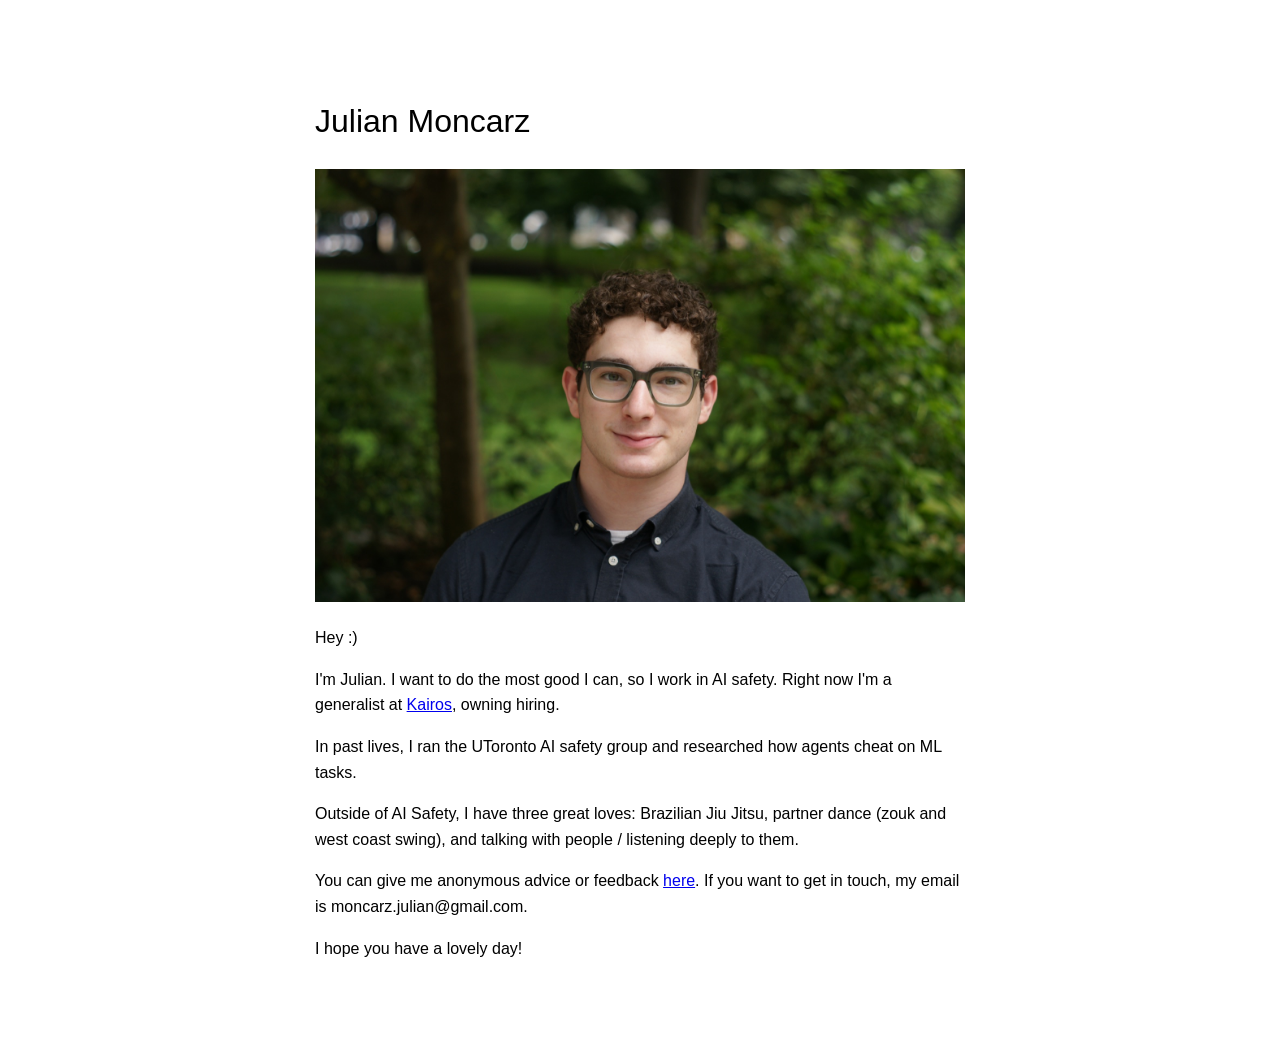
==== index.html @ 37e25142 "Spell out AIS as AI Safety Co-Authored-By: Claude Sonnet 5 <noreply@anthropic.com>" ====
<!DOCTYPE html>
<html lang="en">
<head>
    <meta charset="UTF-8">
    <meta name="viewport" content="width=device-width, initial-scale=1.0">
    <title>Julian Moncarz</title>
    <link rel="icon" href="/favicon.svg" type="image/svg+xml">
    <link rel="stylesheet" href="/style.css">
</head>
<body>
    <h1>Julian Moncarz</h1>

    <img src="/img/closed-lip-forest.jpg" alt="Julian Moncarz">

    <p>Hey :)</p>
    <p>I'm Julian. I want to do the most good I can, so I work in AI safety. Right now I'm a generalist at <a href="https://kairos-project.org">Kairos</a>, owning hiring.</p>
    <p>In past lives, I ran the UToronto AI safety group and researched how agents cheat on ML tasks.</p>
    <p>Outside of AI Safety, I have three great loves: Brazilian Jiu Jitsu, partner dance (zouk and west coast swing), and talking with people / listening deeply to them.</p>
    <p>You can give me anonymous advice or feedback <a href="https://www.admonymous.co/julian-moncarz">here</a>. If you want to get in touch, my email is moncarz.julian@gmail.com.</p>
    <p>I hope you have a lovely day!</p>
</body>
</html>
---- style.css ----
body {
    max-width: 650px;
    margin: 6rem auto;
    padding: 0 1rem;
    font-family: Helvetica, Arial, sans-serif;
    line-height: 1.6;
}

img {
    width: 100%;
}

h1 {
    font-weight: normal;
}
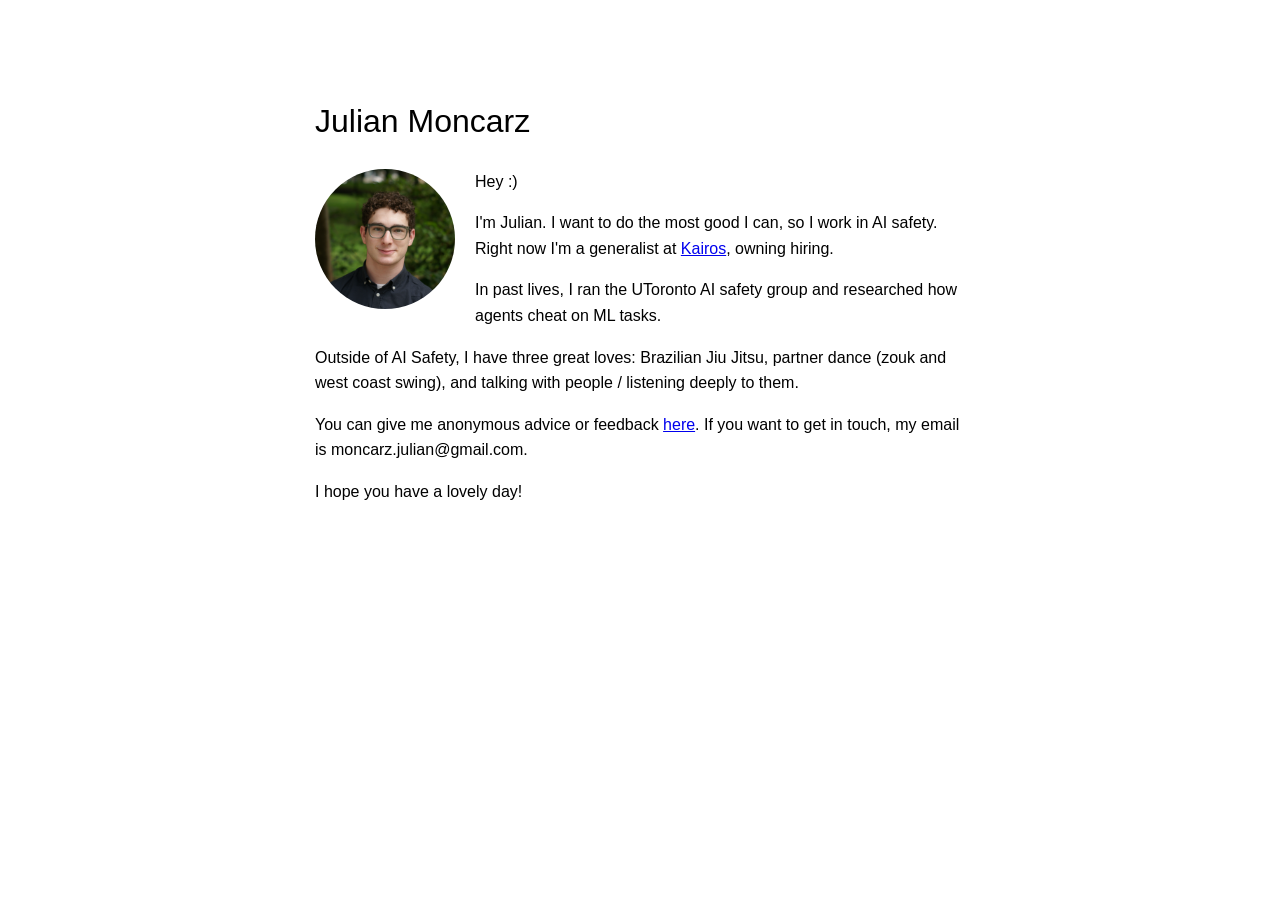
==== commit 78ba28af: "Replace full-width photo with small circular headshot, top-left Co-Authored-By: Claude Sonnet 5 <nor" ====
--- a/index.html
+++ b/index.html
@@ -10,7 +10,7 @@
 <body>
     <h1>Julian Moncarz</h1>
 
-    <img src="/img/closed-lip-forest.jpg" alt="Julian Moncarz">
+    <img class="headshot" src="/img/headshot.png" alt="Julian Moncarz">
 
     <p>Hey :)</p>
     <p>I'm Julian. I want to do the most good I can, so I work in AI safety. Right now I'm a generalist at <a href="https://kairos-project.org">Kairos</a>, owning hiring.</p>
--- a/style.css
+++ b/style.css
@@ -6,8 +6,13 @@
     line-height: 1.6;
 }
 
-img {
-    width: 100%;
+img.headshot {
+    width: 140px;
+    height: 140px;
+    object-fit: cover;
+    border-radius: 50%;
+    float: left;
+    margin: 0 1.25rem 1rem 0;
 }
 
 h1 {
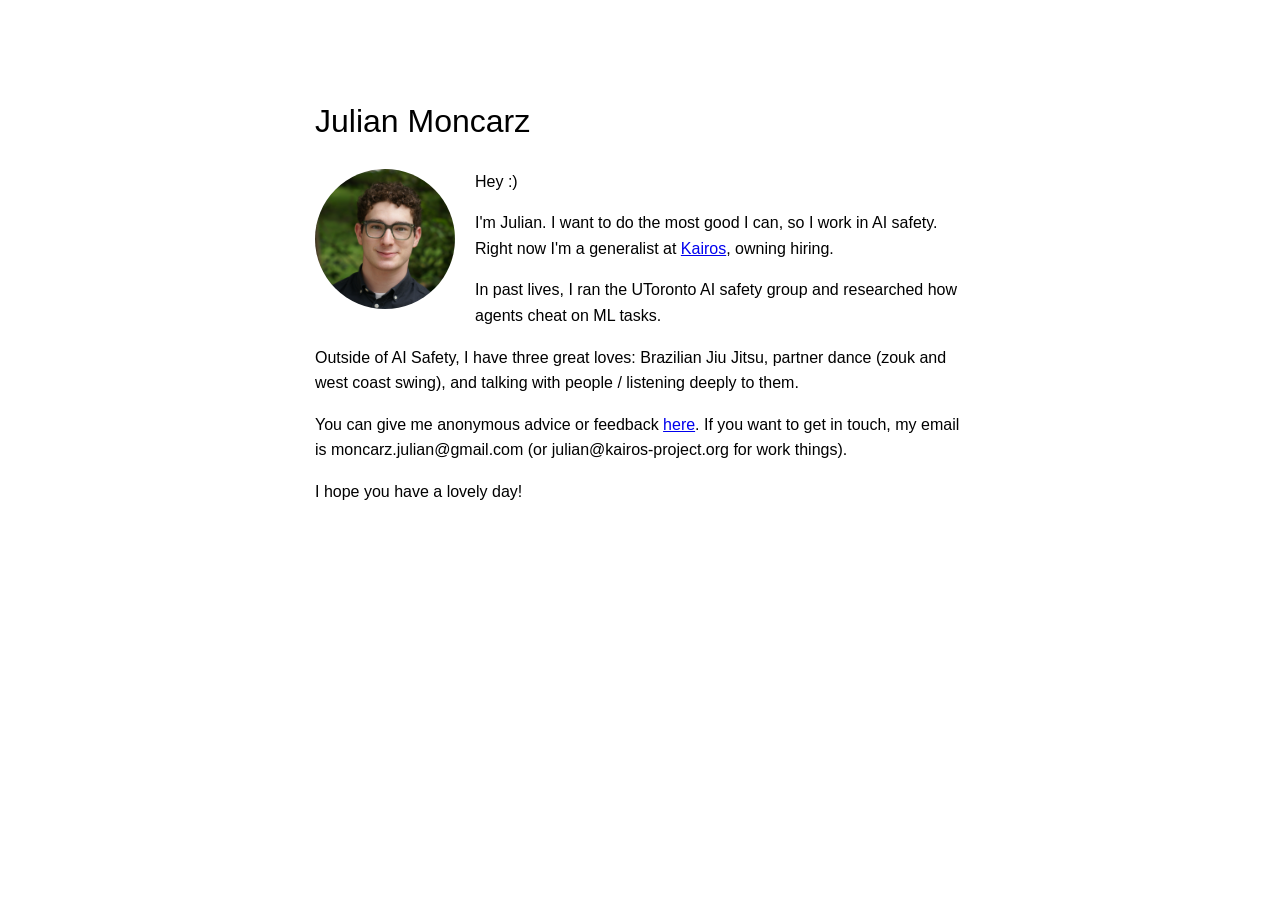
==== commit 2f19e5c0: "Add work email alongside personal email in contact line Co-Authored-By: Claude Sonnet 5 <noreply@ant" ====
--- a/index.html
+++ b/index.html
@@ -16,7 +16,7 @@
     <p>I'm Julian. I want to do the most good I can, so I work in AI safety. Right now I'm a generalist at <a href="https://kairos-project.org">Kairos</a>, owning hiring.</p>
     <p>In past lives, I ran the UToronto AI safety group and researched how agents cheat on ML tasks.</p>
     <p>Outside of AI Safety, I have three great loves: Brazilian Jiu Jitsu, partner dance (zouk and west coast swing), and talking with people / listening deeply to them.</p>
-    <p>You can give me anonymous advice or feedback <a href="https://www.admonymous.co/julian-moncarz">here</a>. If you want to get in touch, my email is moncarz.julian@gmail.com.</p>
+    <p>You can give me anonymous advice or feedback <a href="https://www.admonymous.co/julian-moncarz">here</a>. If you want to get in touch, my email is moncarz.julian@gmail.com (or julian@kairos-project.org for work things).</p>
     <p>I hope you have a lovely day!</p>
 </body>
 </html>
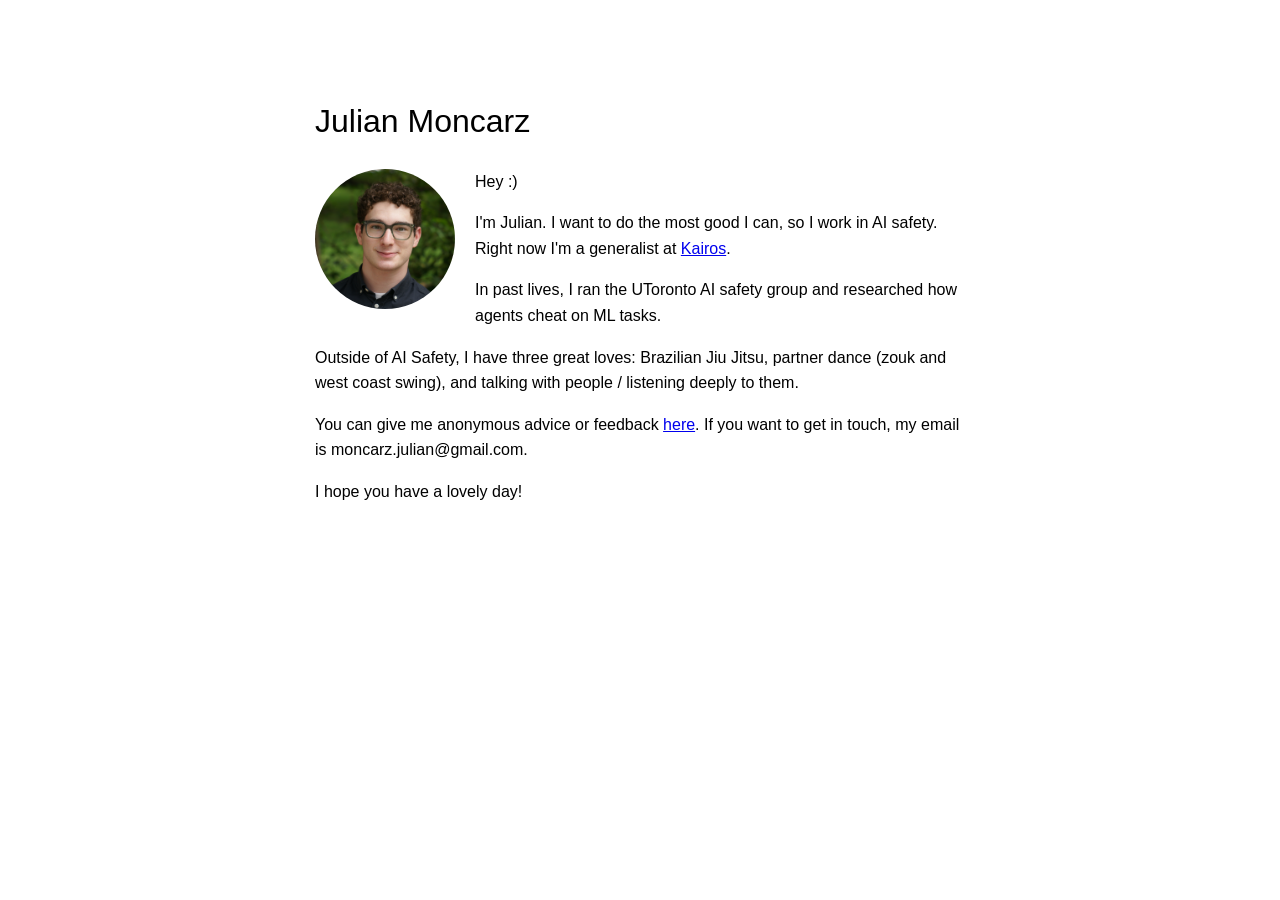
==== commit 903f7813: "Remove work email and hiring mention from intro Co-Authored-By: Claude Opus 5 <noreply@anthropic.com" ====
--- a/index.html
+++ b/index.html
@@ -13,10 +13,10 @@
     <img class="headshot" src="/img/headshot.png" alt="Julian Moncarz">
 
     <p>Hey :)</p>
-    <p>I'm Julian. I want to do the most good I can, so I work in AI safety. Right now I'm a generalist at <a href="https://kairos-project.org">Kairos</a>, owning hiring.</p>
+    <p>I'm Julian. I want to do the most good I can, so I work in AI safety. Right now I'm a generalist at <a href="https://kairos-project.org">Kairos</a>.</p>
     <p>In past lives, I ran the UToronto AI safety group and researched how agents cheat on ML tasks.</p>
     <p>Outside of AI Safety, I have three great loves: Brazilian Jiu Jitsu, partner dance (zouk and west coast swing), and talking with people / listening deeply to them.</p>
-    <p>You can give me anonymous advice or feedback <a href="https://www.admonymous.co/julian-moncarz">here</a>. If you want to get in touch, my email is moncarz.julian@gmail.com (or julian@kairos-project.org for work things).</p>
+    <p>You can give me anonymous advice or feedback <a href="https://www.admonymous.co/julian-moncarz">here</a>. If you want to get in touch, my email is moncarz.julian@gmail.com.</p>
     <p>I hope you have a lovely day!</p>
 </body>
 </html>
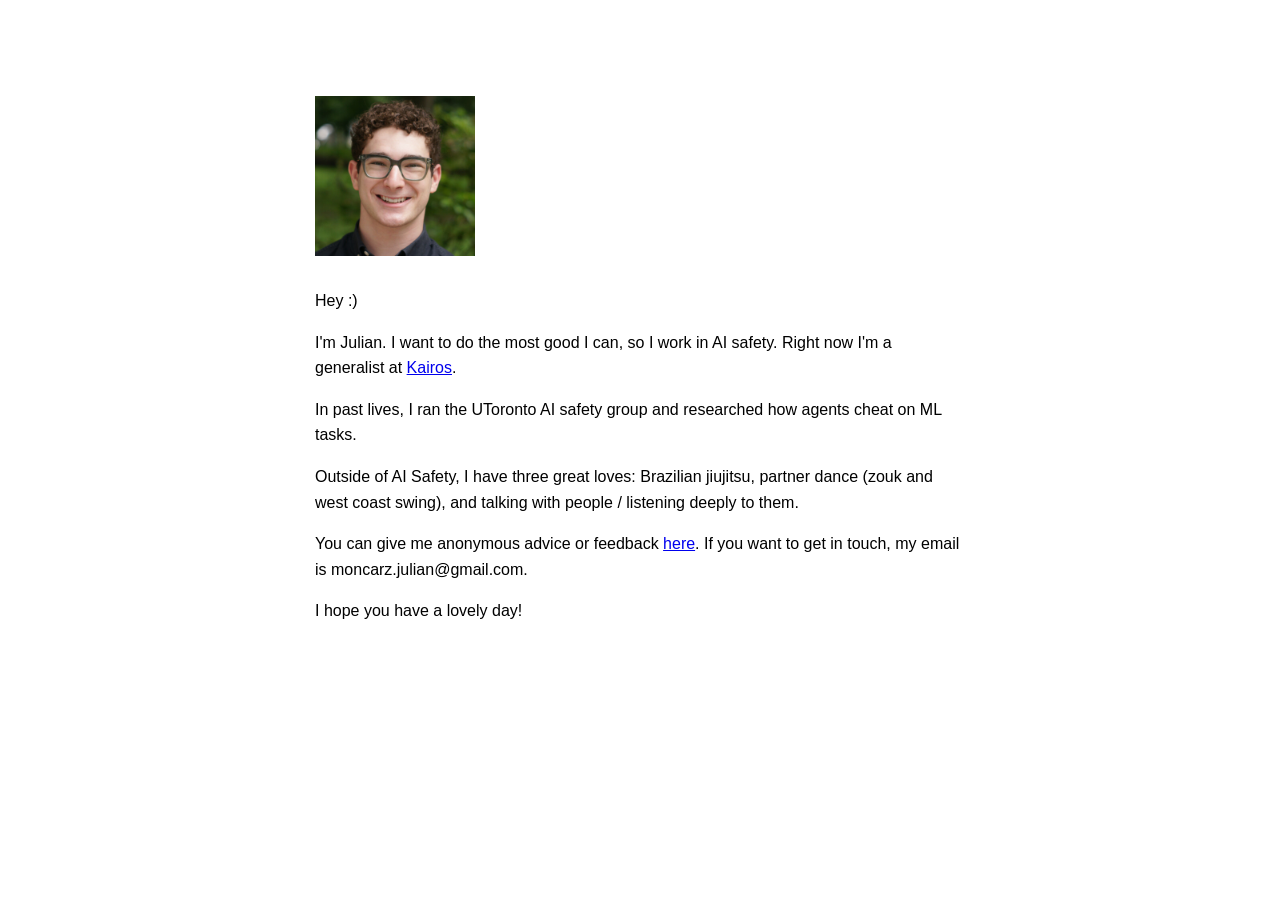
==== commit 26635ecc: "Lead with headshot, drop the page title Replace the h1 with a square headshot at the top of the page" ====
--- a/index.html
+++ b/index.html
@@ -8,14 +8,12 @@
     <link rel="stylesheet" href="/style.css">
 </head>
 <body>
-    <h1>Julian Moncarz</h1>
-
-    <img class="headshot" src="/img/headshot.png" alt="Julian Moncarz">
+    <img class="headshot" src="/img/headshot-smile.jpg" alt="Julian Moncarz">
 
     <p>Hey :)</p>
     <p>I'm Julian. I want to do the most good I can, so I work in AI safety. Right now I'm a generalist at <a href="https://kairos-project.org">Kairos</a>.</p>
     <p>In past lives, I ran the UToronto AI safety group and researched how agents cheat on ML tasks.</p>
-    <p>Outside of AI Safety, I have three great loves: Brazilian Jiu Jitsu, partner dance (zouk and west coast swing), and talking with people / listening deeply to them.</p>
+    <p>Outside of AI Safety, I have three great loves: Brazilian jiujitsu, partner dance (zouk and west coast swing), and talking with people / listening deeply to them.</p>
     <p>You can give me anonymous advice or feedback <a href="https://www.admonymous.co/julian-moncarz">here</a>. If you want to get in touch, my email is moncarz.julian@gmail.com.</p>
     <p>I hope you have a lovely day!</p>
 </body>
--- a/style.css
+++ b/style.css
@@ -7,12 +7,10 @@
 }
 
 img.headshot {
-    width: 140px;
-    height: 140px;
-    object-fit: cover;
-    border-radius: 50%;
-    float: left;
-    margin: 0 1.25rem 1rem 0;
+    width: 160px;
+    height: 160px;
+    display: block;
+    margin: 0 0 2rem;
 }
 
 h1 {
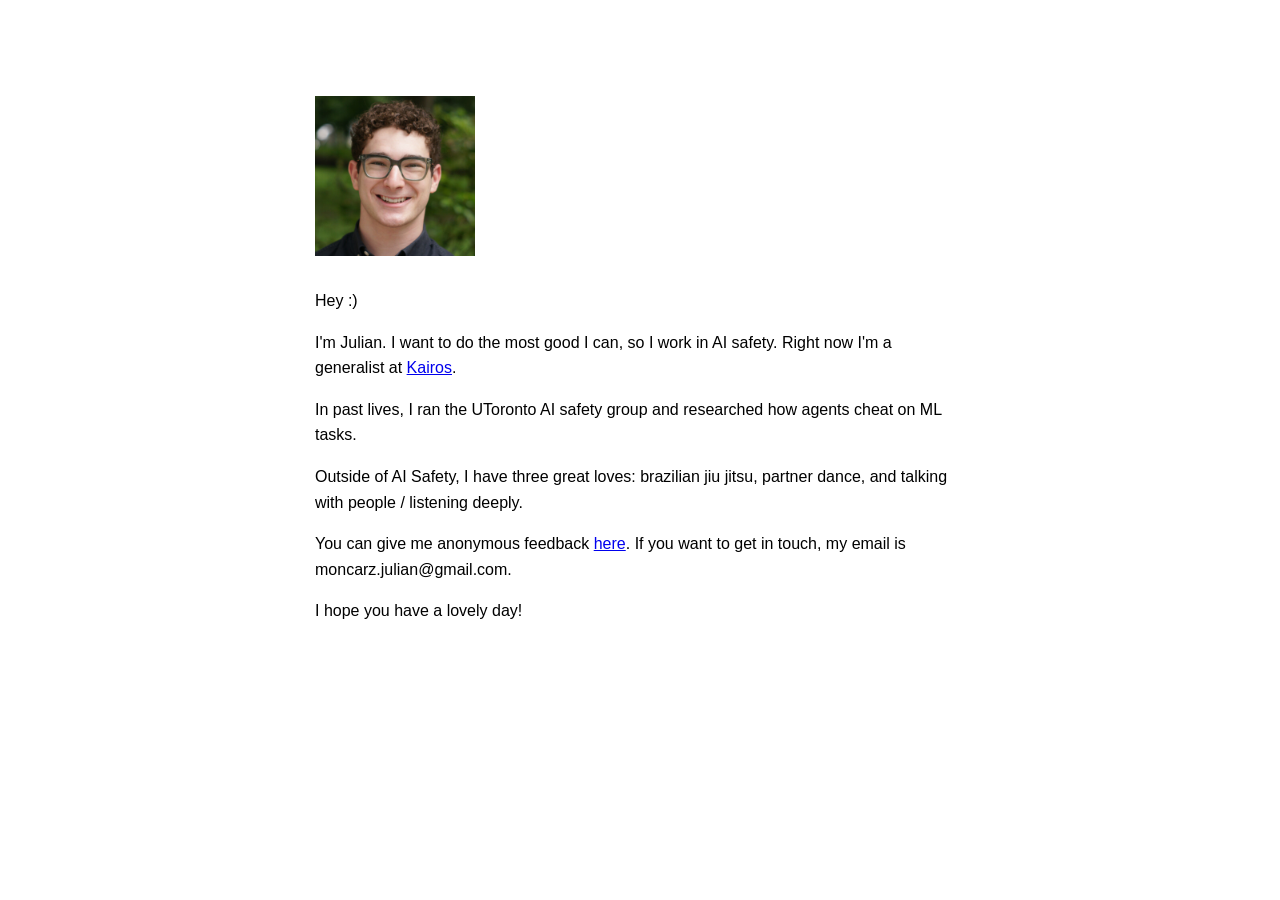
==== commit 5aa260c9: "Tighten intro copy and trim CSS Simplify the "three great loves" and feedback lines, and drop the h1" ====
--- a/index.html
+++ b/index.html
@@ -13,8 +13,8 @@
     <p>Hey :)</p>
     <p>I'm Julian. I want to do the most good I can, so I work in AI safety. Right now I'm a generalist at <a href="https://kairos-project.org">Kairos</a>.</p>
     <p>In past lives, I ran the UToronto AI safety group and researched how agents cheat on ML tasks.</p>
-    <p>Outside of AI Safety, I have three great loves: Brazilian jiujitsu, partner dance (zouk and west coast swing), and talking with people / listening deeply to them.</p>
-    <p>You can give me anonymous advice or feedback <a href="https://www.admonymous.co/julian-moncarz">here</a>. If you want to get in touch, my email is moncarz.julian@gmail.com.</p>
+    <p>Outside of AI Safety, I have three great loves: brazilian jiu jitsu, partner dance, and talking with people / listening deeply.</p>
+    <p>You can give me anonymous feedback <a href="https://www.admonymous.co/julian-moncarz">here</a>. If you want to get in touch, my email is moncarz.julian@gmail.com.</p>
     <p>I hope you have a lovely day!</p>
 </body>
 </html>
--- a/style.css
+++ b/style.css
@@ -6,13 +6,9 @@
     line-height: 1.6;
 }
 
-img.headshot {
+.headshot {
     width: 160px;
     height: 160px;
     display: block;
-    margin: 0 0 2rem;
+    margin-bottom: 2rem;
 }
-
-h1 {
-    font-weight: normal;
-}
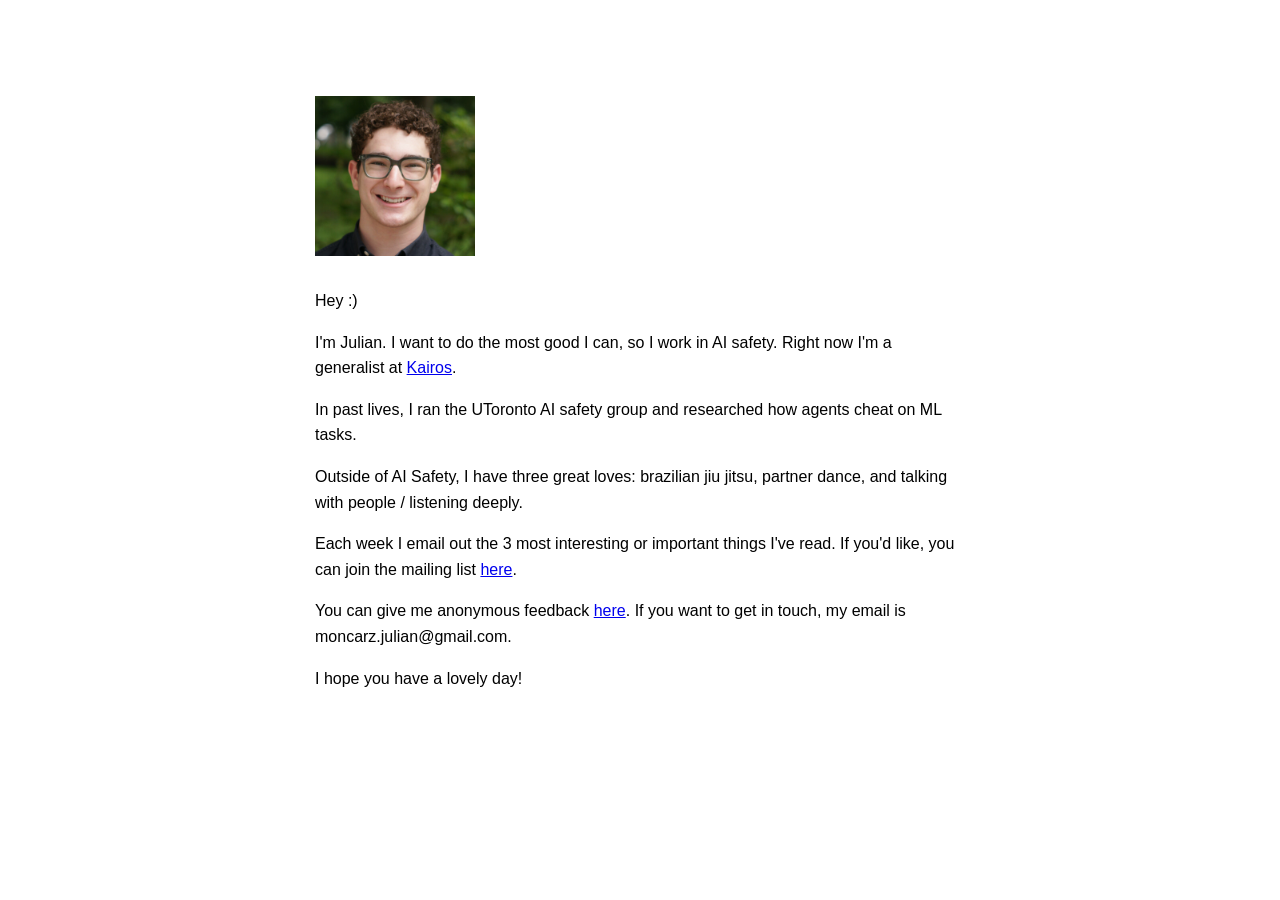
==== commit 43ffb12a: "Add mailing list signup link Co-Authored-By: Claude Opus 5 <noreply@anthropic.com>" ====
--- a/index.html
+++ b/index.html
@@ -14,6 +14,7 @@
     <p>I'm Julian. I want to do the most good I can, so I work in AI safety. Right now I'm a generalist at <a href="https://kairos-project.org">Kairos</a>.</p>
     <p>In past lives, I ran the UToronto AI safety group and researched how agents cheat on ML tasks.</p>
     <p>Outside of AI Safety, I have three great loves: brazilian jiu jitsu, partner dance, and talking with people / listening deeply.</p>
+    <p>Each week I email out the 3 most interesting or important things I've read. If you'd like, you can join the mailing list <a href="https://buttondown.com/julian-moncarz">here</a>.</p>
     <p>You can give me anonymous feedback <a href="https://www.admonymous.co/julian-moncarz">here</a>. If you want to get in touch, my email is moncarz.julian@gmail.com.</p>
     <p>I hope you have a lovely day!</p>
 </body>
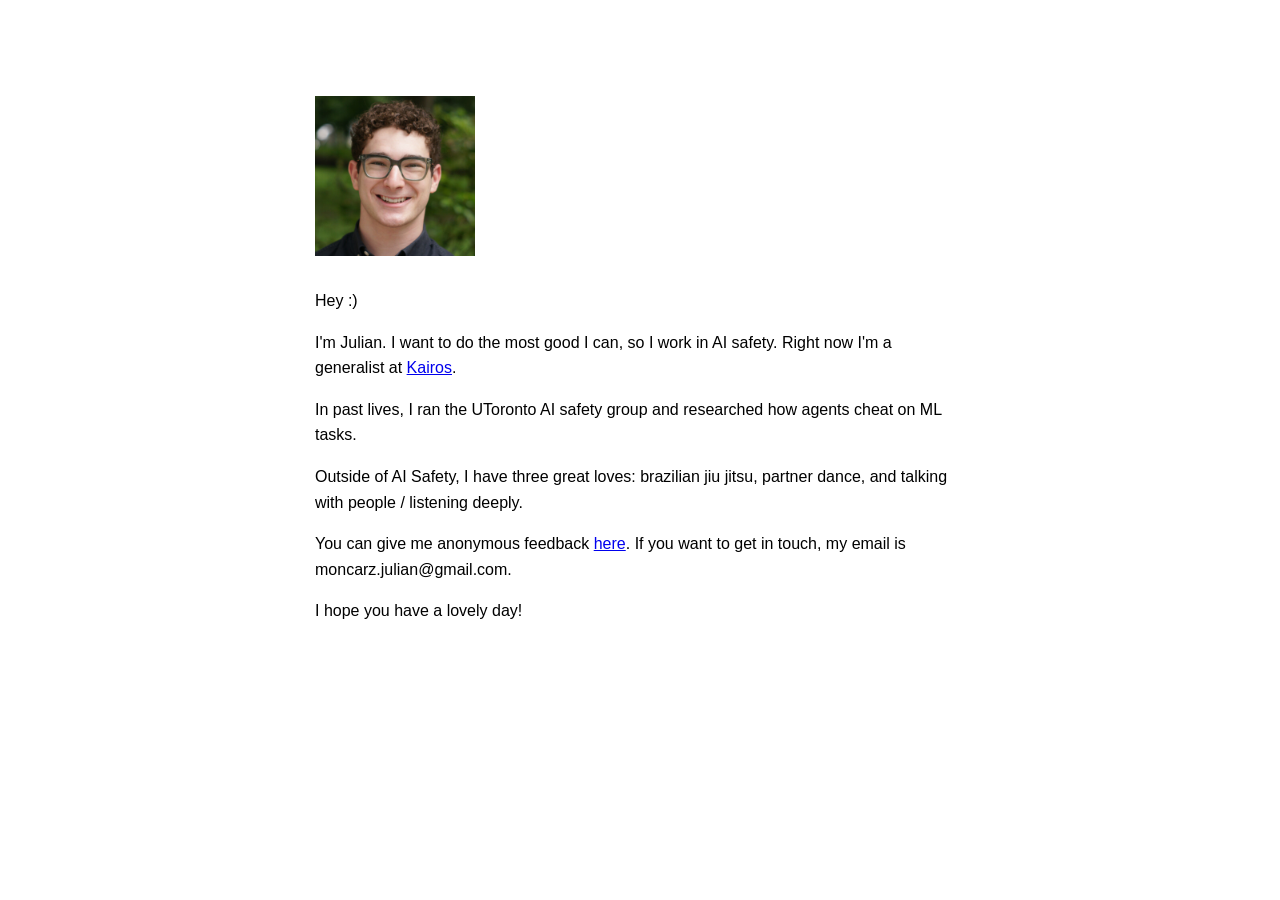
==== commit 75597265: "Remove mailing list signup link Co-Authored-By: Claude Opus 5.5 <noreply@anthropic.com>" ====
--- a/index.html
+++ b/index.html
@@ -14,7 +14,6 @@
     <p>I'm Julian. I want to do the most good I can, so I work in AI safety. Right now I'm a generalist at <a href="https://kairos-project.org">Kairos</a>.</p>
     <p>In past lives, I ran the UToronto AI safety group and researched how agents cheat on ML tasks.</p>
     <p>Outside of AI Safety, I have three great loves: brazilian jiu jitsu, partner dance, and talking with people / listening deeply.</p>
-    <p>Each week I email out the 3 most interesting or important things I've read. If you'd like, you can join the mailing list <a href="https://buttondown.com/julian-moncarz">here</a>.</p>
     <p>You can give me anonymous feedback <a href="https://www.admonymous.co/julian-moncarz">here</a>. If you want to get in touch, my email is moncarz.julian@gmail.com.</p>
     <p>I hope you have a lovely day!</p>
 </body>
